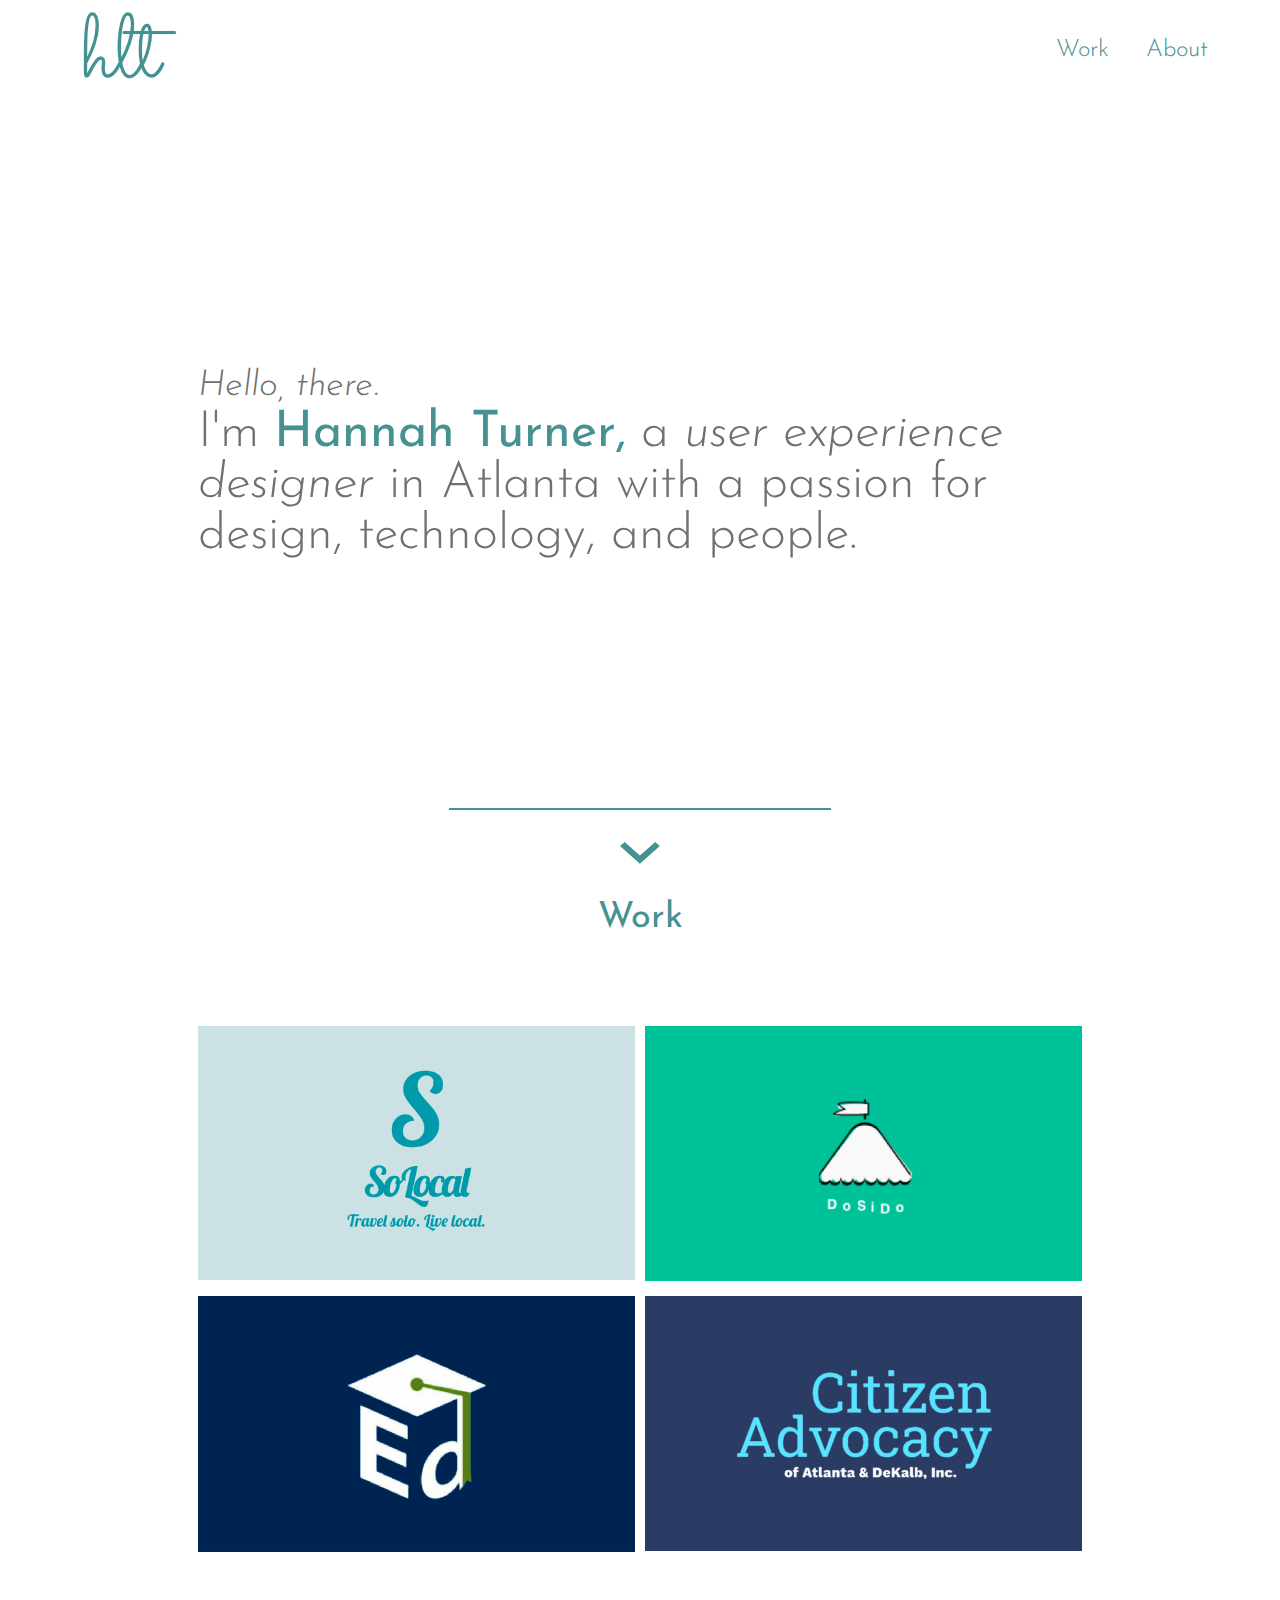
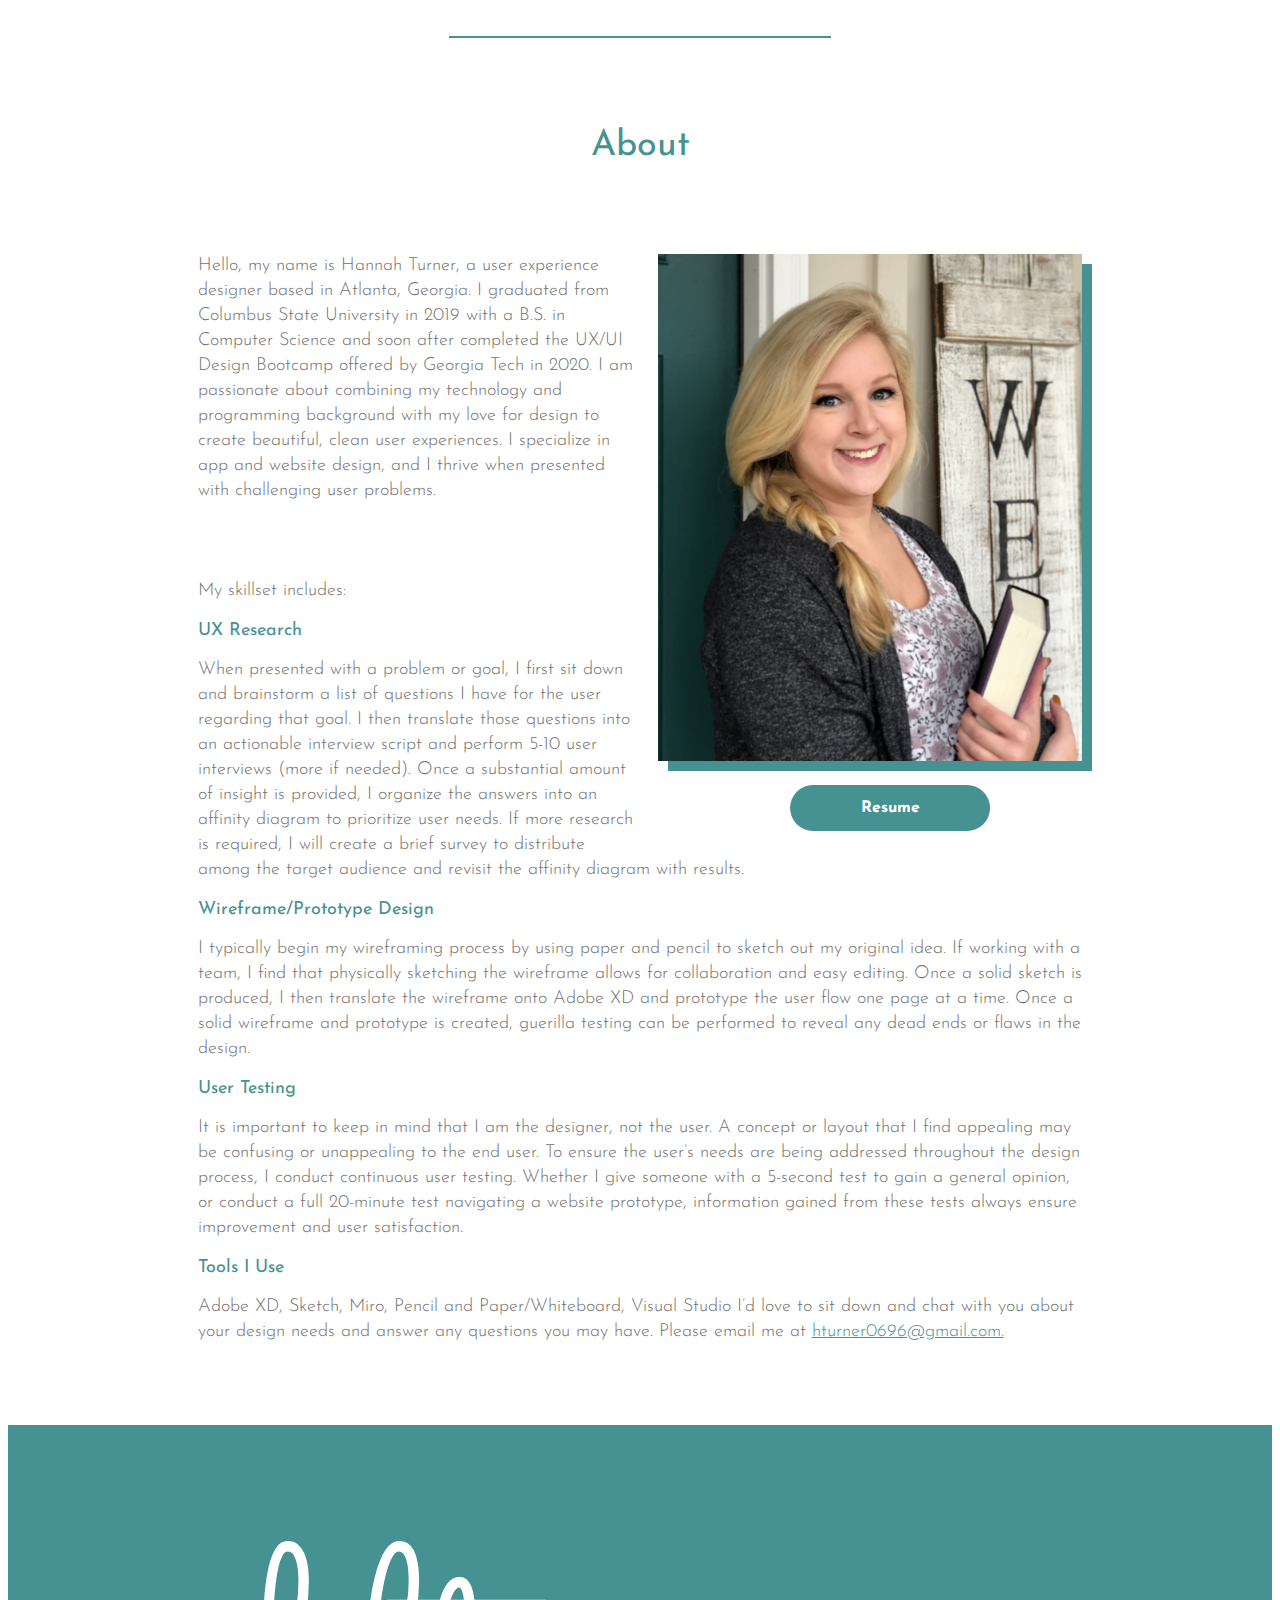
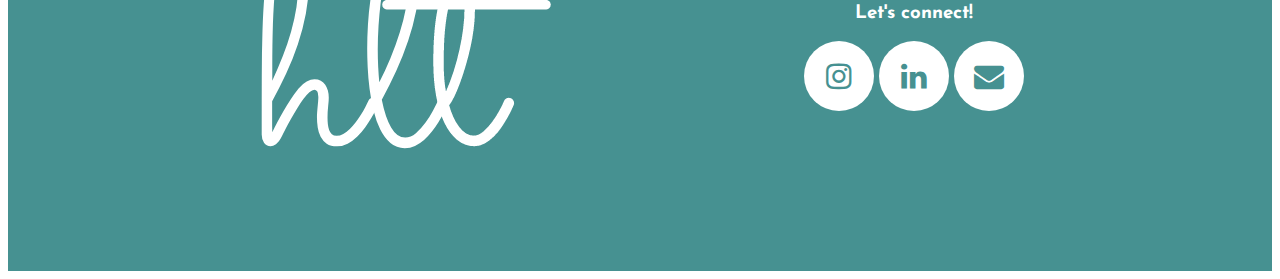
==== index.html @ 0211e836 "Smooth Scrolling" ====
<!DOCTYPE html>
<html>
<head>
  <meta content="width=device-width, initial-scale=1" name="viewport" />
  <link rel="stylesheet" href="https://cdnjs.cloudflare.com/ajax/libs/font-awesome/4.7.0/css/font-awesome.min.css">
  <link href="https://fonts.googleapis.com/css2?family=Josefin+Sans:ital,wght@0,300;0,400;0,600;0,700;1,300;1,400;1,600;1,700&display=swap" rel="stylesheet">
  <link href="css/style.css" rel="stylesheet" type="text/css">
  <title>Hannah Turner Design</title>
</head>

<body id="top">
  <header>
    <a href="#top" class="logo">
      <img class="top-logo" src="images/logo-green.png">
    </a>
    <nav>
      <a href="#section2">Work</a>
      <a href="#section3">About</a>
    </nav>
  </header>
  <section class="hero">
    <div class="hero-text">
      <p><span class="hello">Hello, there.</span><br>I'm <span class="name">Hannah Turner,</span> a <i>user experience designer</i> in Atlanta with a passion for design, technology, and people.</p>
    </div>
    <div class="arrow">
      <a href="#section2"><img src="images/down-arrow.png"></a>
    </div>
  </section>
  <hr id="section2"> 
  <section>
    <h1>Work</h1>
    <div class="workGrid">
      <div class="SoLocal">
        <img src="images/SoLocal.png">
      </div>
      <div class="DoSiDo">
        <img src="images/DoSiDo.png">
      </div>
      <div class="Ed">
        <img src="images/Ed.png">
      </div>
      <div class="CA">
        <img src="images/CA.png">
      </div>
    </div>
  </section>
  <hr id="section3">
  <section>
    <h1>About</h1>
    <div class="about">
      <div class="container">
        <img src="images/portrait.png">
        <div class="button"><a href="#resume">Resume</a></div>
      </div>
      <p>Hello, my name is Hannah Turner, a user experience designer based in Atlanta, Georgia. I graduated from Columbus State University in 2019 with a B.S. in Computer Science and soon after completed the UX/UI Design Bootcamp offered by Georgia Tech in 2020. I am passionate about combining my technology and programming background with my love for design to create beautiful, clean user experiences. I specialize in app and website design, and I thrive when presented with challenging user problems.<br><br><br><br>My skillset includes:</p>
      <h2>UX Research</h2>
      <p>When presented with a problem or goal, I first sit down and brainstorm a list of questions I have for the user regarding that goal. I then translate those questions into an actionable interview script and perform 5-10 user interviews (more if needed). Once a substantial amount of insight is provided, I organize the answers into an affinity diagram to prioritize user needs. If more research is required, I will create a brief survey to distribute among the target audience and revisit the affinity diagram with results.</p>
      <h2>Wireframe/Prototype Design</h2>
      <p>I typically begin my wireframing process by using paper and pencil to sketch out my original idea. If working with a team, I find that physically sketching the wireframe allows for collaboration and easy editing. Once a solid sketch is produced, I then translate the wireframe onto Adobe XD and prototype the user flow one page at a time. Once a solid wireframe and prototype is created, guerilla testing can be performed to reveal any dead ends or flaws in the design.</p>
      <h2>User Testing</h2>
      <p>It is important to keep in mind that I am the designer, not the user. A concept or layout that I find appealing may be confusing or unappealing to the end user. To ensure the user’s needs are being addressed throughout the design process, I conduct continuous user testing. Whether I give someone with a 5-second test to gain a general opinion, or conduct a full 20-minute test navigating a website prototype, information gained from these tests always ensure improvement and user satisfaction.</p>
      <h2>Tools I Use</h2>
      <p>Adobe XD, Sketch, Miro, Pencil and Paper/Whiteboard, Visual Studio

        I’d love to sit down and chat with you about your design needs and answer any questions you may have. Please email me at <a href="#email">hturner0696@gmail.com.</a></p>
    </div>
  </section>

  <footer>
    <section class="footer-content">
      <div class="bottom-logo">
        <img src="images/logo-white.png">
      </div>
      <div class="social">
        <h3>Let's connect!</h3>
        <a href="#" class="fa fa-instagram"></a>
        <a href="#" class="fa fa-linkedin"></a>
        <a href="#" class="fa fa-envelope"></a>
      </div>
    </section>
  </footer>
</body>
<script src="https://ajax.googleapis.com/ajax/libs/jquery/3.3.1/jquery.min.js"></script>
<script src="js/index.js"></script>
</html>
---- css/style.css ----
body {
  font-family: 'Josefin Sans', sans-serif;
}

.wrapper {
  width: 100%;
  margin: 0 5%;
}

header {
  text-align: center;
  height: 100px;
  width: 90%;
  top: 0;
  z-index: 12;
  position: fixed;
  padding: 0px 5%;
  background-color: white;
  /* -webkit-mask-image: -webkit-gradient(linear, left top, left bottom, 
    from(rgba(0,0,0,1)), to(rgba(0,0,0,0))); */
}

.gradient-header {
  height: 100%;
  width: 100%;
  background-color: white;
  /* -webkit-mask-image: -webkit-gradient(linear, left top, left bottom, 
    from(rgba(0,0,0,1)), to(rgba(0,0,0,0))); */
}

.top-logo {
  float: left;
  margin-top: 5px;
  margin-left: 10px;
}

nav {
  float: right;
  line-height: 100px;
}

nav a {
  color: #469191;
  padding: 14px 16px;
  text-decoration: none;
  font-size: 24px;
  font-weight: 300;
  margin-top: 20px;
}

.hero {
  height: calc(100vh - 120px);
  position: relative;
  margin-bottom: 20px;
  top: 100px;
  /* background-color: pink; */
}

.hero p {
  font-size: 50px;
  font-weight: 300;
  color: #707070;
}

.hero .hello {
  font-style: italic;
  font-size: 36px;
}

.hero .name {
  font-weight: 400;
  color: #469191;
}

.hero-text { 
  margin: 0;
  position: absolute;
  top: 45%;
  left: 50%;
  -ms-transform: translate(-50%, -50%);
  transform: translate(-50%, -50%);
  width: 70%;
  height: auto;
} 

.arrow {
  margin: 0;
  position: absolute;
  left: 50%;
  -ms-transform: translateX(-50%);
  transform: translateX(-50%);
  bottom: 20px;
}

hr {
  border: 1px solid #469191;
  width: 30%;
  margin-bottom: 80px;
  position: relative;
}

h1 {
  color: #469191;
  font-size: 36px;
  font-weight: 400;
  text-align: center;
  padding: 10px 0;
}

.workGrid {
  margin: 80px 15%;
  display: grid;
  grid-template-rows: 1fr 1fr;
  grid-template-columns: 1fr 1fr;
  grid-template-areas:
  "SoLocal DoSiDo"
  "Ed CA";
  grid-gap: 10px; 
}

.SoLocal {
  grid-area: SoLocal;
}

.DoSiDo {
  grid-area: DoSiDo;
}

.Ed {
  grid-area: Ed;
}

.CA {
  grid-area: CA;
}

.SoLocal img, .DoSiDo img, .Ed img, .CA img {
  max-width: 100%;
  max-height: 100%;
  object-fit: cover;
}

.about {
  margin: 80px 15%;
}

.about .container {
  position: relative;
  float: right;
  width: 48%;
  height: 100%;
  margin: 0 0 70px 20px;
  text-align: center;
}

.about .container img {
  max-width: 100%;
  height: auto;
  box-shadow: 10px 10px #469191;
}

.button {
  position: absolute;
  padding: 15px;
  margin: 20px;
  background-color: #469191;
  border-radius: 25px;
  width: 40%;
  left: 50%;
  -ms-transform: translateX(-50%);
  transform: translateX(-50%);
}

.button a {
  color: white;
  text-decoration: none;
  font-weight: 700;
}

.about p {
  font-size: 18px;
  font-weight: 300;
  line-height: 25px;
  color: #707070;
}

.about p a {
  color: #469191;
}

.about h2 {
  font-size: 18px;
  font-weight: 400;
  color: #469191;
}

footer {
  background-color: #469191;
}

.footer-content {
  display: flex;
  flex-direction: row;
  justify-content: center;
  align-items: center;
}

.bottom-logo, .social {
  margin: 100px 10%;
}

.social {
  text-align: center;
  color: white;
  font-weight: 400;
}

.fa {
  padding: 20px;
  font-size: 30px;
  width: 30px;
  text-align: center;
  text-decoration: none;
  border-radius: 50%;
}

.fa:hover {
  opacity: 0.7;
}
 
.fa-instagram, .fa-linkedin, .fa-envelope {
  background: white;
  color: #469191;
}

@media only screen and (max-width: 600px) {
  .workGrid {
    grid-template-rows: 1fr 1fr 1fr 1fr;
    grid-template-columns: 100%;
    grid-template-areas:
    "SoLocal"
    "DoSiDo"
    "Ed"
    "CA";
    grid-gap: 4px; 
  }

  .hero p {
    font-size: 38px;
  }

  .hero .hello {
    font-size: 26px;
  }

  .about .container {
    width: 100%;
    padding-bottom: 10px;
  }

  .about {
    text-align: justify;
  }
}

@media only screen and (max-width: 875px) {
  .footer-content {
    flex-direction: column-reverse;
    padding: 30px 0 100px 0;
  }

  .bottom-logo, .social {
    margin: 30px 0;
  }
}
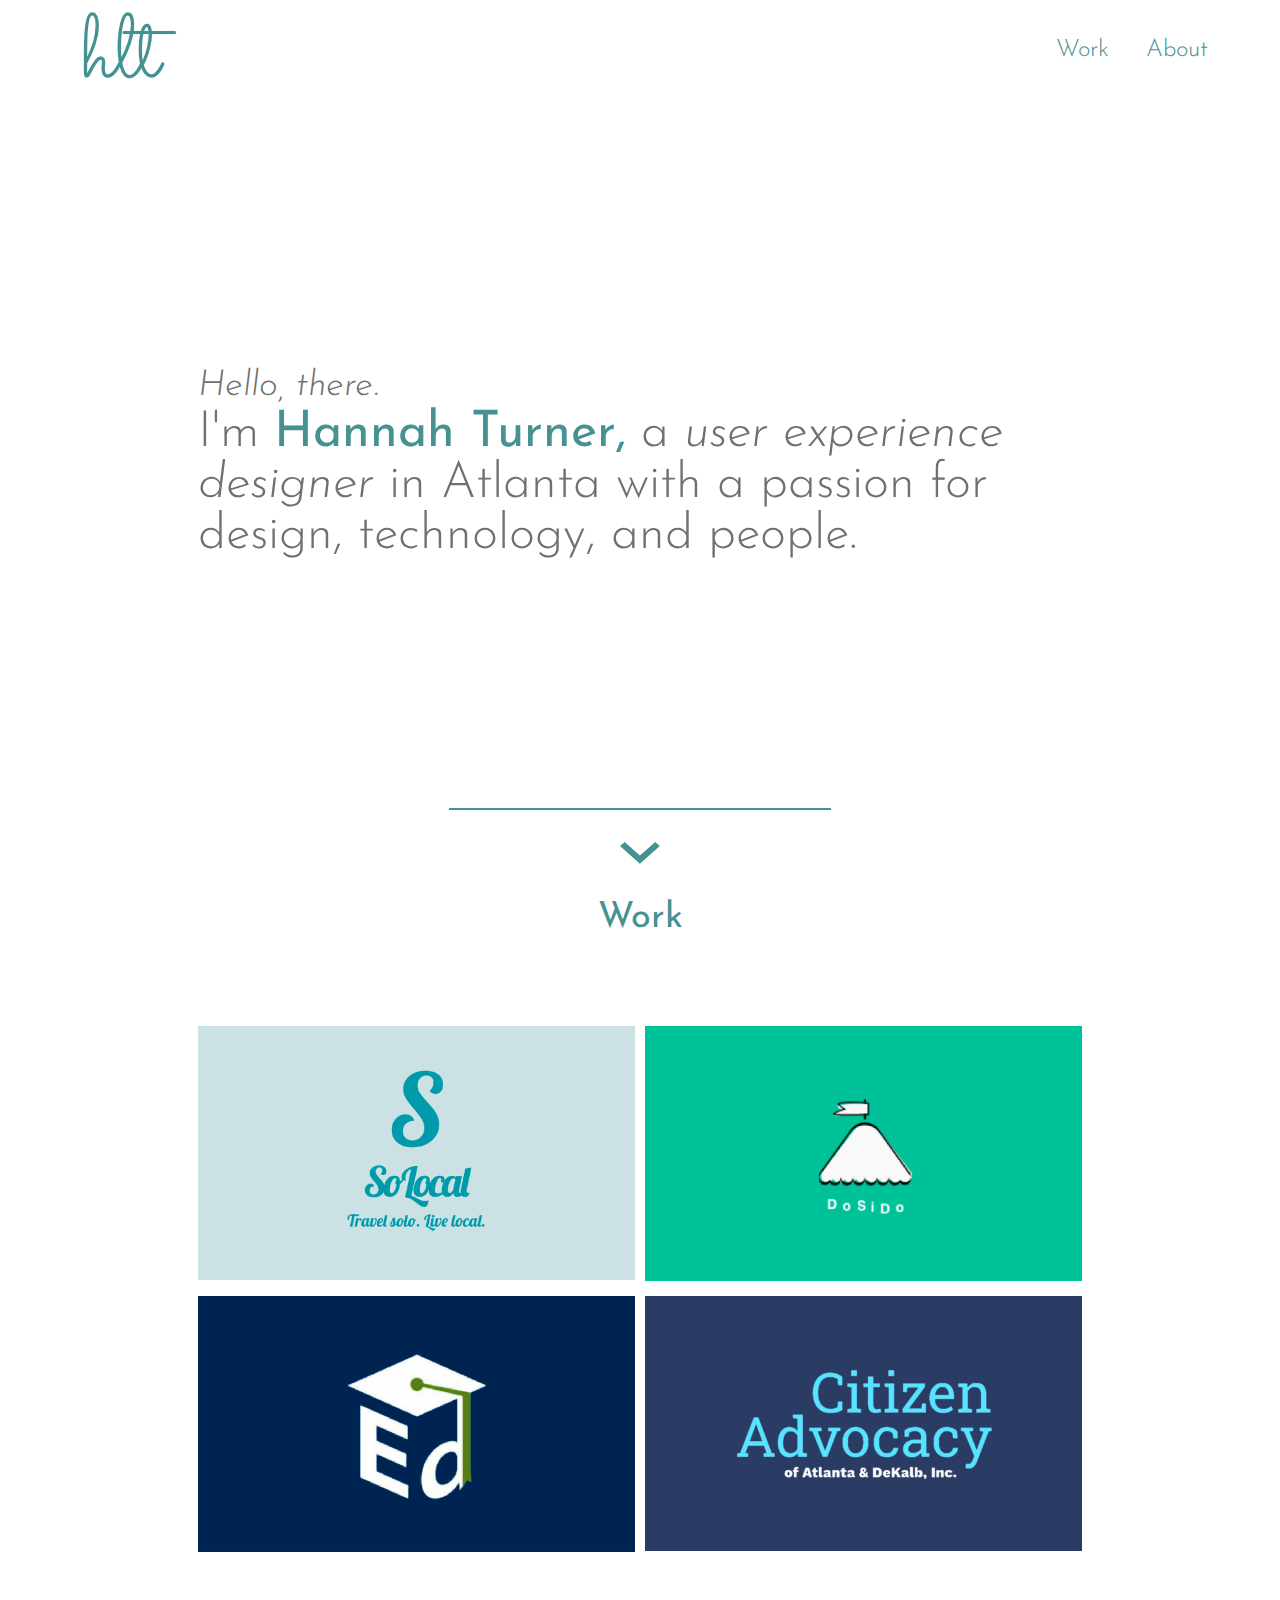
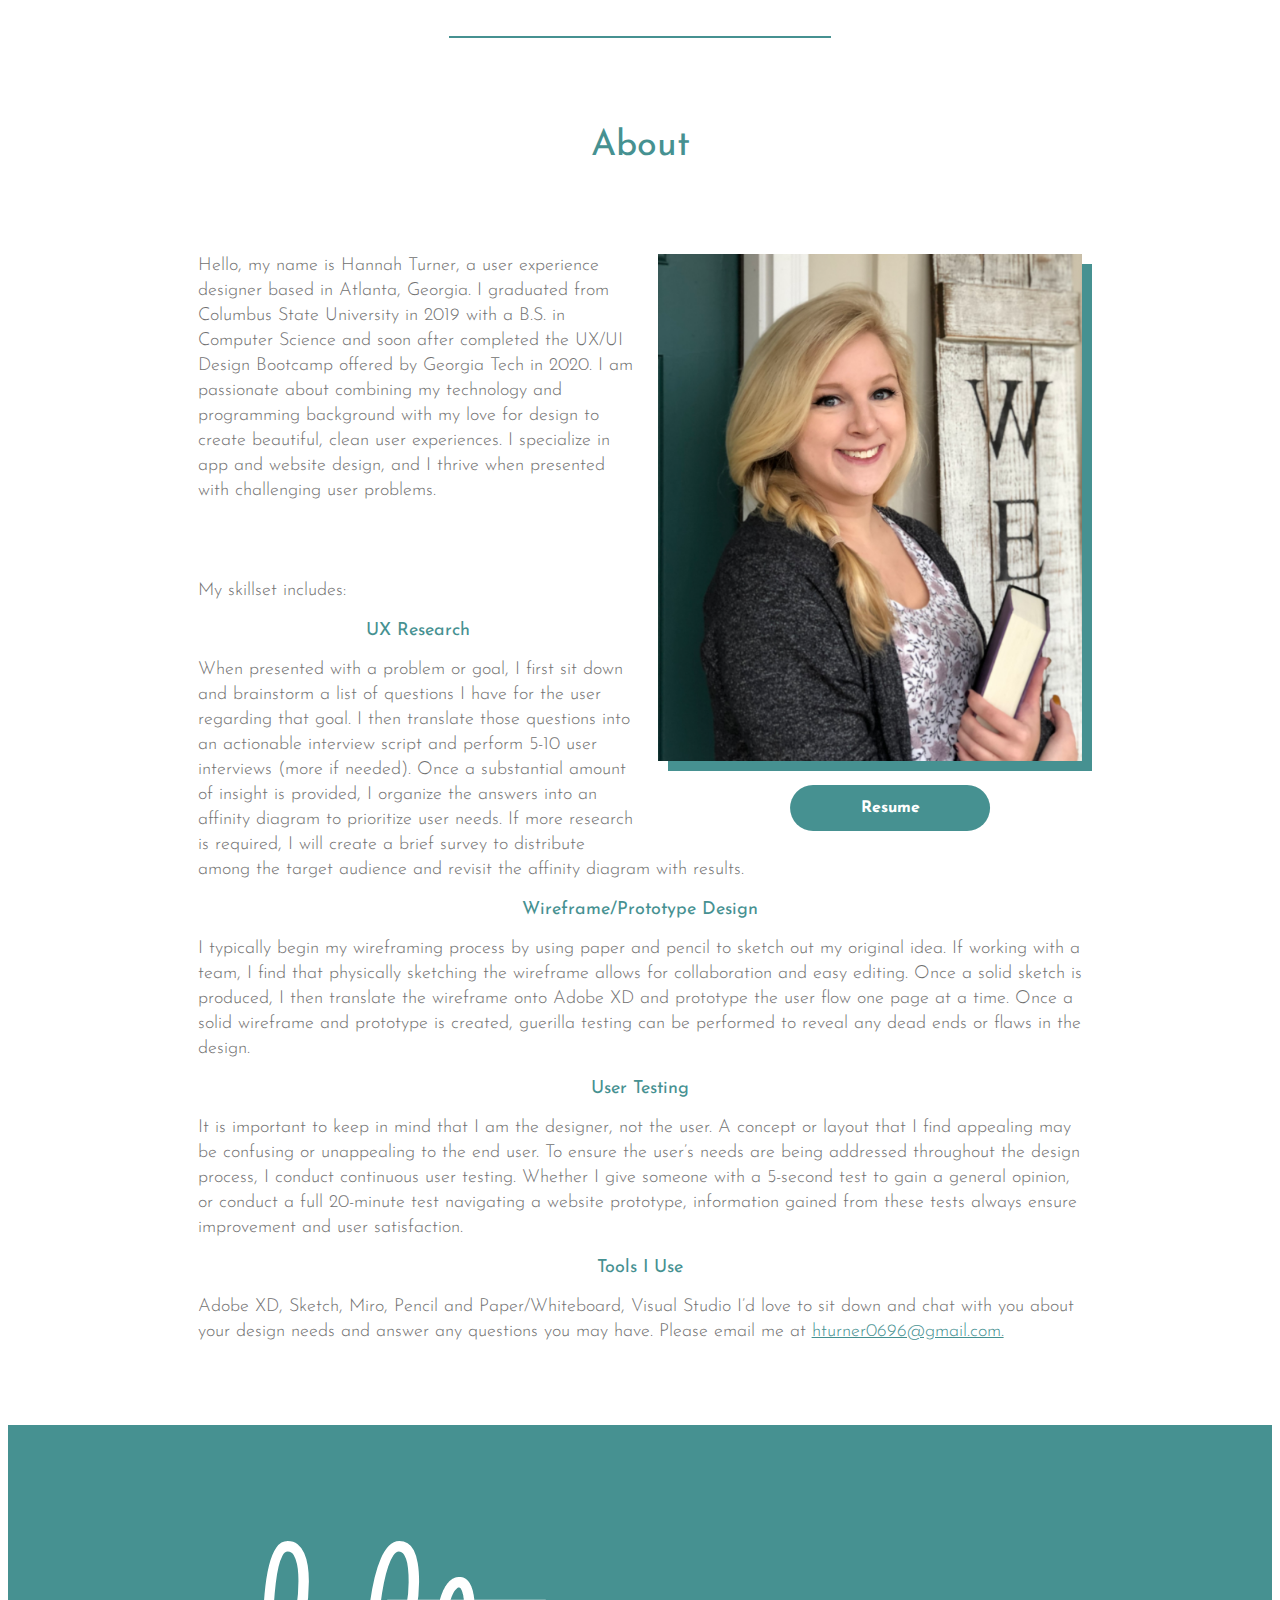
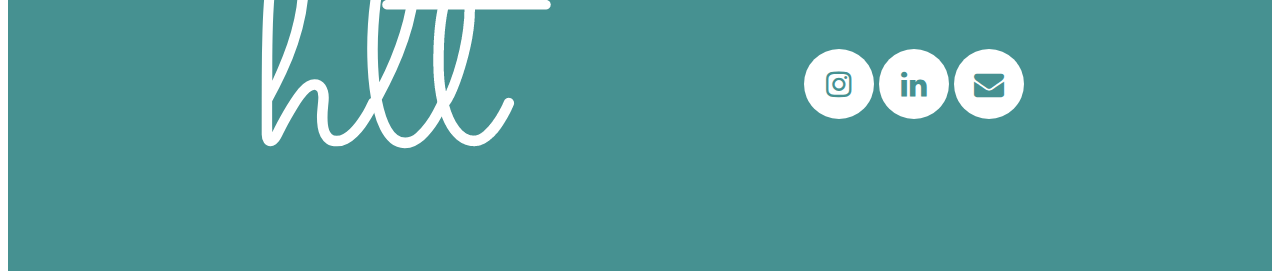
==== commit 1436cdfd: "DoSiDo Case Study" ====
--- a/index.html
+++ b/index.html
@@ -33,9 +33,11 @@
       <div class="SoLocal">
         <img src="images/SoLocal.png">
       </div>
-      <div class="DoSiDo">
-        <img src="images/DoSiDo.png">
-      </div>
+      <a href="dosido.html">
+        <div class="DoSiDo">
+          <img src="images/DoSiDo.png">
+        </div>
+      </a>
       <div class="Ed">
         <img src="images/Ed.png">
       </div>
@@ -82,4 +84,24 @@
 </body>
 <script src="https://ajax.googleapis.com/ajax/libs/jquery/3.3.1/jquery.min.js"></script>
 <script src="js/index.js"></script>
+<!-- Global site tag (gtag.js) - Google Analytics -->
+<script async src="https://www.googletagmanager.com/gtag/js?id=UA-177510931-1"></script>
+<script>
+  window.dataLayer = window.dataLayer || [];
+  function gtag(){dataLayer.push(arguments);}
+  gtag('js', new Date());
+
+  gtag('config', 'UA-177510931-1');
+</script>
+<!-- Hotjar Tracking Code for https://hturner0696.github.io/UX_UI_HW_19/ -->
+<script>
+  (function(h,o,t,j,a,r){
+      h.hj=h.hj||function(){(h.hj.q=h.hj.q||[]).push(arguments)};
+      h._hjSettings={hjid:1982211,hjsv:6};
+      a=o.getElementsByTagName('head')[0];
+      r=o.createElement('script');r.async=1;
+      r.src=t+h._hjSettings.hjid+j+h._hjSettings.hjsv;
+      a.appendChild(r);
+  })(window,document,'https://static.hotjar.com/c/hotjar-','.js?sv=');
+</script>
 </html>
--- a/css/style.css
+++ b/css/style.css
@@ -1,4 +1,3 @@
-
 body {
   font-family: 'Josefin Sans', sans-serif;
 }
@@ -47,6 +46,26 @@
   font-size: 24px;
   font-weight: 300;
   margin-top: 20px;
+}
+
+.nav a {
+  color: #469191;
+  text-align: center;
+  padding: 14px 48px;
+  text-decoration: none;
+  font-size: 20px;
+  float: right;
+  font-weight: 300;
+  margin-top: 20px;
+}
+
+.case-study-hero {
+  height: calc(100vh - 120px);
+  background-image: url("../images/case-study-hero.png");
+  background-size: cover;
+  position: relative;
+  margin-bottom: 20px;
+  top: 100px;
 }
 
 .hero {
@@ -108,6 +127,20 @@
   padding: 10px 0;
 }
 
+h2 {
+  color: #469191;
+  font-size: 36px;
+  font-weight: 400;
+  text-align: center;
+}
+
+h3 {
+  color: #469191;
+  font-size: 24px;
+  font-weight: 400;
+  text-align: left;
+}
+
 .workGrid {
   margin: 80px 15%;
   display: grid;
@@ -139,6 +172,137 @@
   max-width: 100%;
   max-height: 100%;
   object-fit: cover;
+}
+
+.jumbotron {
+  margin: 30px 15%;
+  padding: 50px;
+  background-color: white;
+} 
+
+.overview {
+  margin-bottom: 0;
+  height: 670px;
+}
+
+.overview h2 {
+  margin-bottom: 30px;
+}
+
+.overview img {
+  position: relative;
+  float: left;
+  box-shadow: 10px 10px #469191;
+  width: 45%;
+  height: auto;
+  margin: 0 50px 30px 0;
+  padding: none;
+}
+
+.overview .column1, .overview .column2 {
+  float: left;
+  width: 35%;
+  color: #707070;
+  font-size: 18px;
+}
+
+.overview .column1 {
+  font-weight: 700;
+}
+
+/* Clear floats after the columns */
+.overview .row:after {
+  content: "";
+  display: table;
+  clear: both;
+}
+
+.overview .row {
+  margin-bottom: 30px;
+}
+
+.overview2 {
+  margin-top: 0;
+  padding-top: 0;
+  padding-bottom: 10px;
+}
+
+.overview2 p {
+  color: #707070;
+  font-size: 18px;
+  margin-bottom: 30px;
+}
+
+.interviews .column {
+  float: left;
+  width: 50%;
+  color: #707070;
+  font-size: 18px;
+}
+
+/* Clear floats after the columns */
+.interviews .row:after {
+  content: "";
+  display: table;
+  clear: both;
+}
+
+.interviews p, .surveys p, .final-product p, .final-product ul, .moving-forward p, .moving-forward ul {
+  color: #707070;
+  font-size: 18px;
+  margin-bottom: 30px;
+  margin-top: 30px;
+}
+
+.wireframes h2, .final-product h2, .moving-forward h2 {
+  margin-bottom: 30px;
+}
+
+.surveys img, .wireframes img {
+  max-width: 100%;
+}
+
+.final-product img {
+  position: relative;
+  float: right;
+  width: 48%;
+  height: auto;
+  margin: 0 0 70px 20px;
+  text-align: center;
+}
+
+.final-product {
+  height: 650px;
+}
+
+.final-product .button {
+  padding: 15px;
+  margin: 20px;
+  background-color: #469191;
+  border-radius: 25px;
+  width: 20%;
+  height: 50px;
+  margin-left: 120px;
+  text-align: center;
+}
+
+.final-product .button a {
+  color: white;
+  text-decoration: none;
+  font-weight: 700;
+}
+
+.moving-forward img {
+  position: relative;
+  float: left;
+  width: 30%;
+  height: auto;
+  margin: 0 100px 30px 0;
+  padding: none;
+}
+
+.moving-forward {
+  height: 700px;
 }
 
 .about {
@@ -273,5 +437,4 @@
   .bottom-logo, .social {
     margin: 30px 0;
   }
-}
-
+}